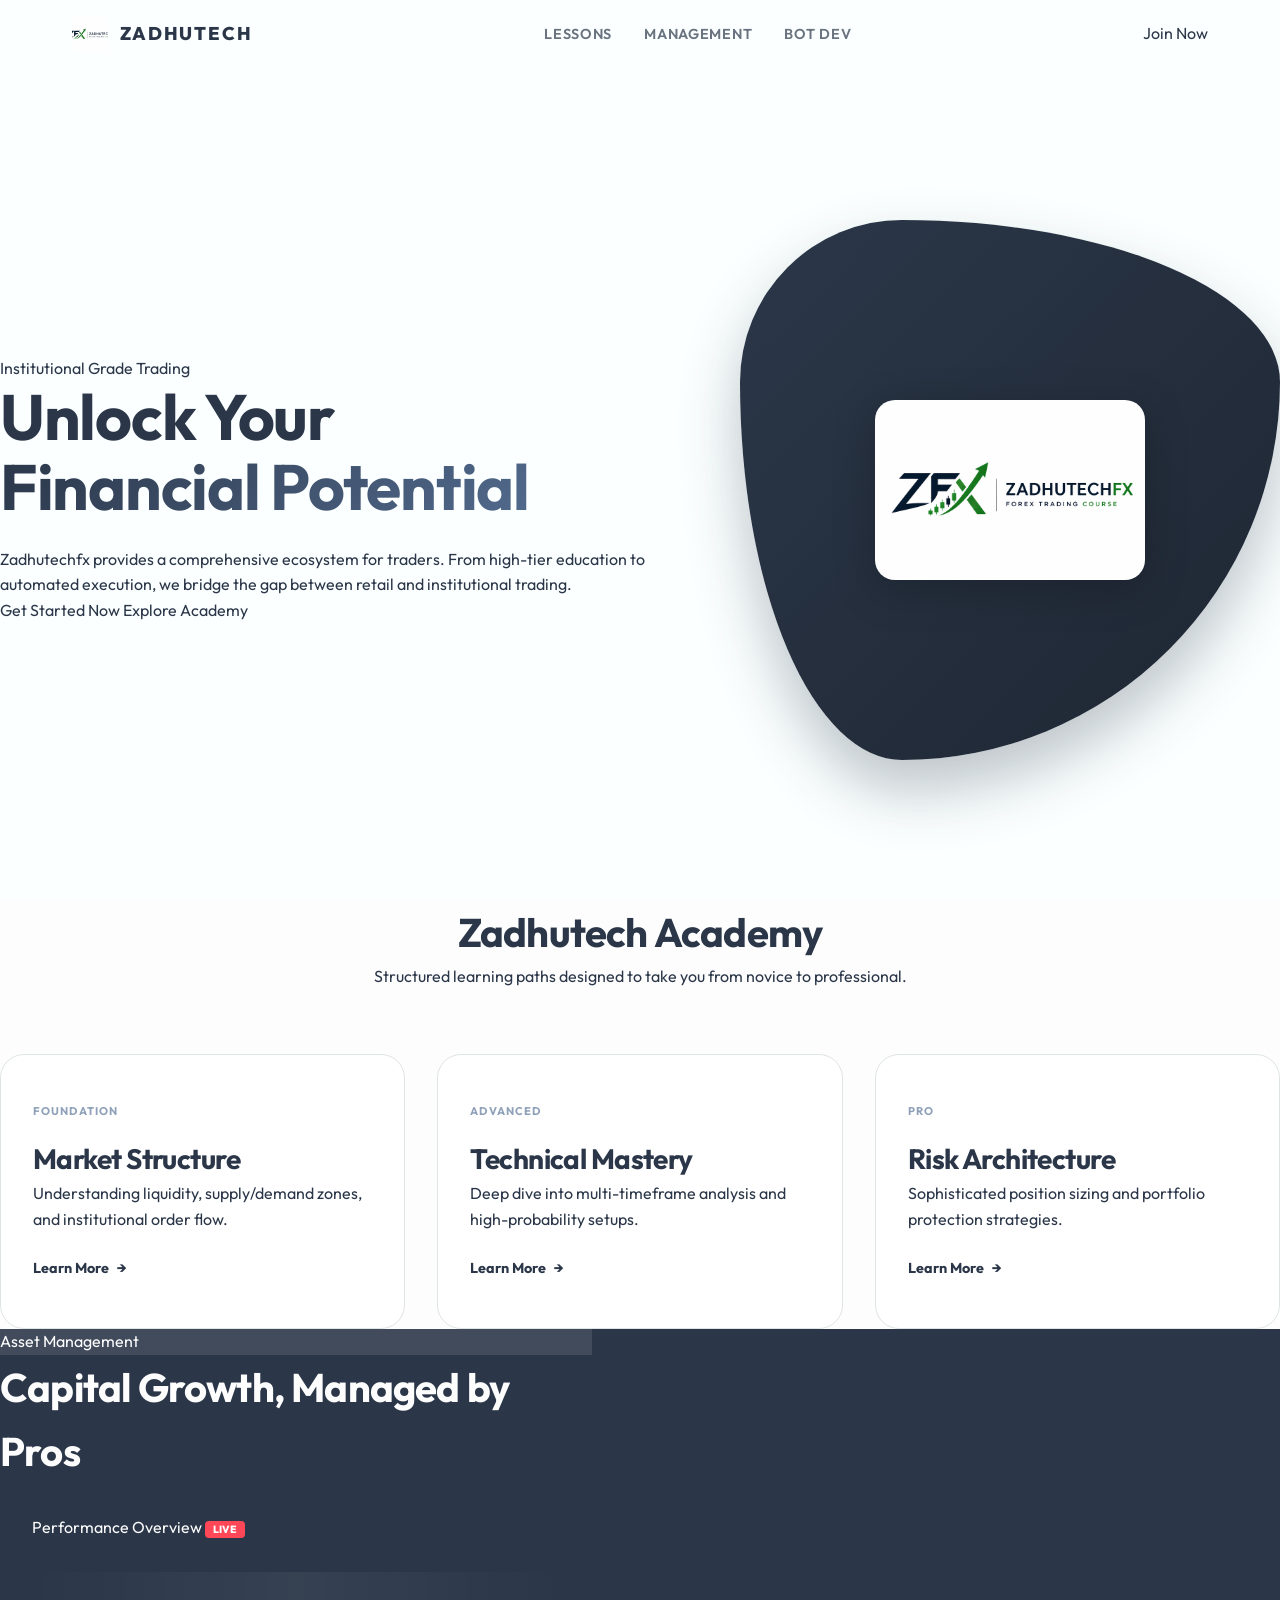
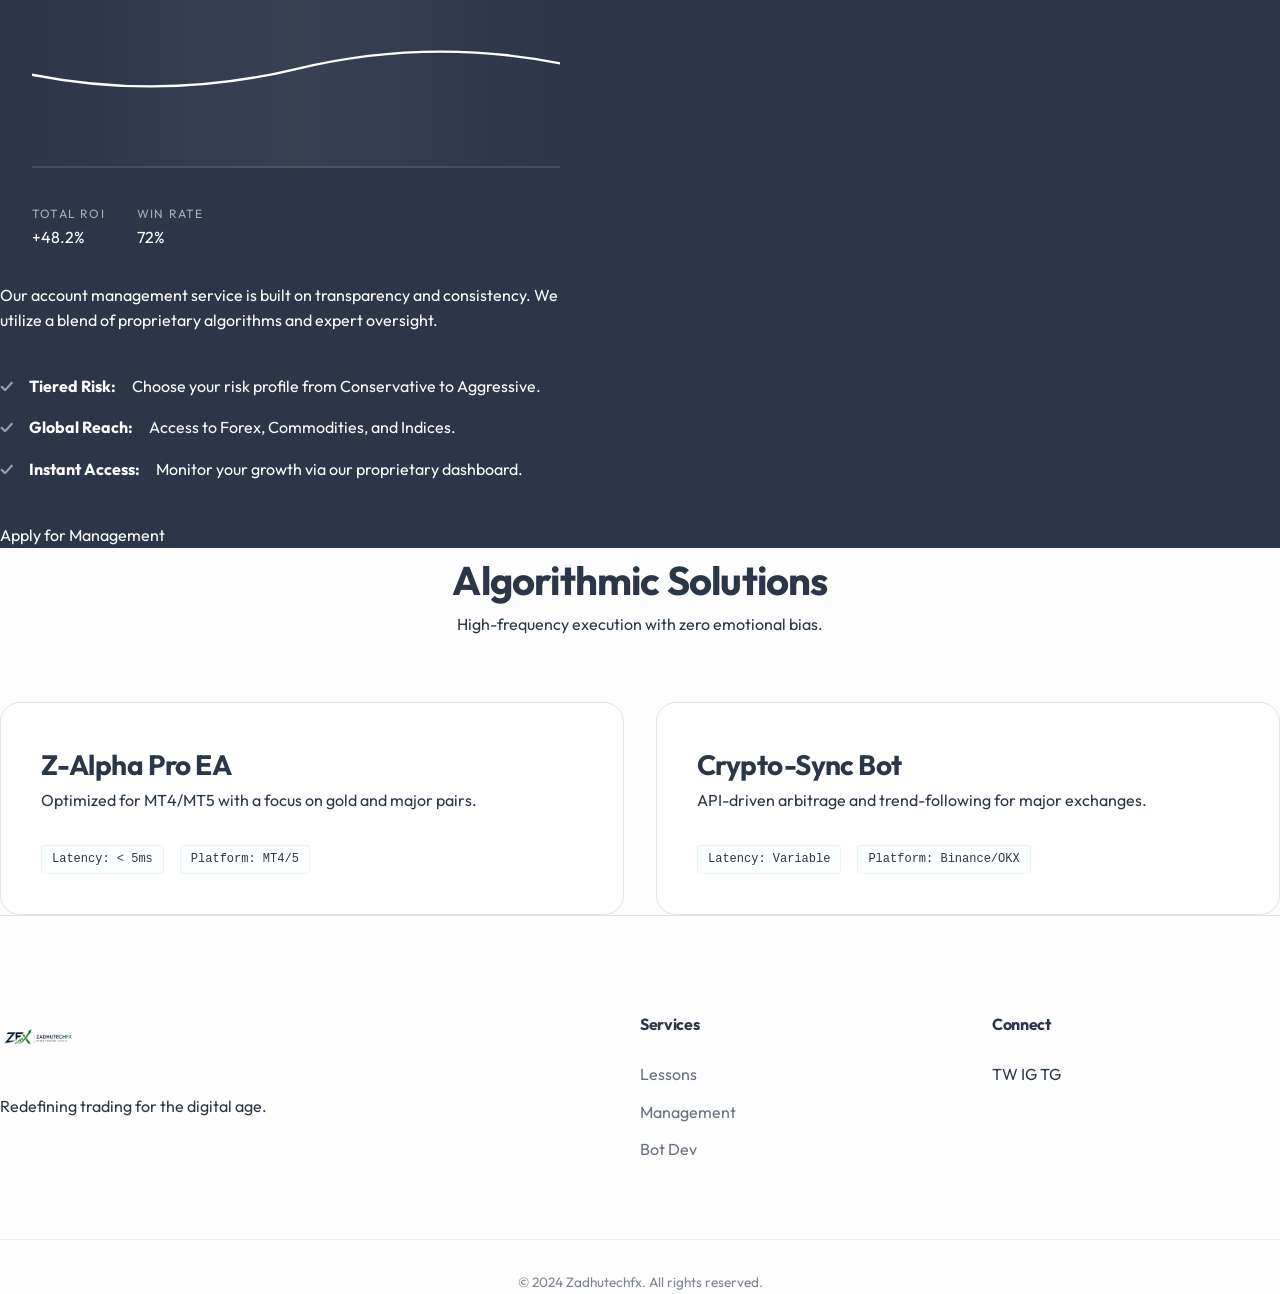
==== index.html @ 7cc1e7c7 "done" ====
<!DOCTYPE html>
<html lang="en">
<head>
    <meta charset="UTF-8">
    <meta name="viewport" content="width=device-width, initial-scale=1.0">
    <title>Zadhutechfx | Premium Trading Solutions</title>
    <meta name="description" content="Zadhutechfx provides professional trading lessons, account management, and automated bot development solutions.">
    <link rel="preconnect" href="https://fonts.googleapis.com">
    <link rel="preconnect" href="https://fonts.gstatic.com" crossorigin>
    <link href="https://fonts.googleapis.com/css2?family=Outfit:wght@300;400;600;700&family=JetBrains+Mono:wght@400;700&display=swap" rel="stylesheet">
    <link rel="stylesheet" href="style.css">
</head>
<body>
    <header class="glass">
        <nav class="container">
            <div class="logo">
                <img src="ZADHUTECHFX.jpeg" alt="Zadhutechfx Logo">
                <span>ZADHUTECH</span>
            </div>
            <ul class="nav-links">
                <li><a href="#lessons">Lessons</a></li>
                <li><a href="#management">Management</a></li>
                <li><a href="#bots">Bot Dev</a></li>
            </ul>
            <div class="nav-cta">
                <a href="pages/join.html" class="btn btn-primary">Join Now</a>
                <button class="mobile-toggle" aria-label="Toggle Menu">
                    <span></span>
                    <span></span>
                    <span></span>
                </button>
            </div>
        </nav>
    </header>

    <main>
        <section class="hero section-padding">
            <div class="container hero-content">
                <div class="hero-text fade-in">
                    <div class="badge">Institutional Grade Trading</div>
                    <h1>Unlock Your <span>Financial Potential</span></h1>
                    <p>Zadhutechfx provides a comprehensive ecosystem for traders. From high-tier education to automated execution, we bridge the gap between retail and institutional trading.</p>
                    <div class="hero-actions">
                        <a href="pages/join.html" class="btn btn-primary">Get Started Now</a>
                        <a href="#lessons" class="btn btn-outline">Explore Academy</a>
                    </div>
                </div>
                <div class="hero-visual">
                    <div class="logo-orb">
                        <img src="ZADHUTECHFX.jpeg" alt="Zadhutechfx Orb">
                    </div>
                </div>
            </div>
        </section>

        <section id="lessons" class="section-padding">
            <div class="container">
                <div class="section-header">
                    <h2>Zadhutech Academy</h2>
                    <p>Structured learning paths designed to take you from novice to professional.</p>
                </div>
                <div class="grid">
                    <div class="card fade-in">
                        <div class="card-tag">Foundation</div>
                        <h3>Market Structure</h3>
                        <p>Understanding liquidity, supply/demand zones, and institutional order flow.</p>
                        <a href="pages/lessons-detail.html" class="link-arrow">Learn More</a>
                    </div>
                    <div class="card fade-in">
                        <div class="card-tag">Advanced</div>
                        <h3>Technical Mastery</h3>
                        <p>Deep dive into multi-timeframe analysis and high-probability setups.</p>
                        <a href="pages/lessons-detail.html" class="link-arrow">Learn More</a>
                    </div>
                    <div class="card fade-in">
                        <div class="card-tag">Pro</div>
                        <h3>Risk Architecture</h3>
                        <p>Sophisticated position sizing and portfolio protection strategies.</p>
                        <a href="pages/lessons-detail.html" class="link-arrow">Learn More</a>
                    </div>
                </div>
            </div>
        </section>

        <section id="management" class="section-padding dark-bg">
            <div class="container">
                <div class="management-split">
                    <div class="text">
                        <div class="badge dark">Asset Management</div>
                        <h2>Capital Growth, Managed by Pros</h2>
                        
                        <div class="dashboard-preview glass">
                            <div class="dash-header">
                                <span>Performance Overview</span>
                                <span class="live-indicator">Live</span>
                            </div>
                            <div class="dash-chart"></div>
                            <div class="dash-stats">
                                <div class="stat"><span>Total ROI</span><br>+48.2%</div>
                                <div class="stat"><span>Win Rate</span><br>72%</div>
                            </div>
                        </div>

                        <p>Our account management service is built on transparency and consistency. We utilize a blend of proprietary algorithms and expert oversight.</p>
                        <ul class="check-list">
                            <li><strong>Tiered Risk:</strong> Choose your risk profile from Conservative to Aggressive.</li>
                            <li><strong>Global Reach:</strong> Access to Forex, Commodities, and Indices.</li>
                            <li><strong>Instant Access:</strong> Monitor your growth via our proprietary dashboard.</li>
                        </ul>
                        <a href="pages/join.html" class="btn btn-primary">Apply for Management</a>
                    </div>
                </div>
            </div>
        </section>

        <section id="bots" class="section-padding">
            <div class="container">
                <div class="section-header">
                    <h2>Algorithmic Solutions</h2>
                    <p>High-frequency execution with zero emotional bias.</p>
                </div>
                <div class="bot-grid">
                    <div class="bot-card">
                        <div class="bot-info">
                            <h3>Z-Alpha Pro EA</h3>
                            <p>Optimized for MT4/MT5 with a focus on gold and major pairs.</p>
                        </div>
                        <div class="bot-meta">
                            <code>Latency: < 5ms</code>
                            <code>Platform: MT4/5</code>
                        </div>
                    </div>
                    <div class="bot-card">
                        <div class="bot-info">
                            <h3>Crypto-Sync Bot</h3>
                            <p>API-driven arbitrage and trend-following for major exchanges.</p>
                        </div>
                        <div class="bot-meta">
                            <code>Latency: Variable</code>
                            <code>Platform: Binance/OKX</code>
                        </div>
                    </div>
                </div>
            </div>
        </section>
    </main>

    <footer class="section-padding">
        <div class="container">
            <div class="footer-grid">
                <div class="footer-brand">
                    <img src="ZADHUTECHFX.jpeg" alt="Zadhutechfx Logo">
                    <p>Redefining trading for the digital age.</p>
                </div>
                <div class="footer-links">
                    <h4>Services</h4>
                    <ul>
                        <li><a href="#lessons">Lessons</a></li>
                        <li><a href="#management">Management</a></li>
                        <li><a href="#bots">Bot Dev</a></li>
                    </ul>
                </div>
                <div class="footer-social">
                    <h4>Connect</h4>
                    <div class="social-icons">
                        <a href="#">TW</a>
                        <a href="#">IG</a>
                        <a href="#">TG</a>
                    </div>
                </div>
            </div>
            <div class="footer-bottom">
                <p>&copy; 2024 Zadhutechfx. All rights reserved.</p>
            </div>
        </div>
    </footer>

    <script src="main.js"></script>
</body>
</html>
---- style.css ----
:root {
  /* Provided Colors */
  --charcoal-blue: #2B3749;
  --white: #FDFDFD;
  --white-2: #FBFFFF;
  --alabaster-grey: #DFE5E4;
  --white-3: #FFFFFF;

  /* HSL Variants for better control */
  --charcoal-blue-hsl: 216, 26%, 23%;
  --accent-color: #3d4d63;
  
  /* Gradients */
  --gradient-premium: linear-gradient(135deg, var(--charcoal-blue), #1e2632);
  --gradient-light: linear-gradient(180deg, var(--white-3), var(--white-2));
  
  /* Typography */
  --font-main: 'Outfit', sans-serif;
  --font-mono: 'JetBrains Mono', monospace;
}

html, body {
  margin: 0;
  padding: 0;
  box-sizing: border-box;
  width: 100%;
  overflow-x: hidden;
  position: relative;
  -webkit-text-size-adjust: 100%; /* Prevent font boosting on mobile */
}

* {
  margin: 0;
  padding: 0;
  box-sizing: border-box;
}

body {
  font-family: var(--font-main);
  background-color: var(--white);
  color: var(--charcoal-blue);
  line-height: 1.6;
  width: 100vw;
}

/* Typography Scale */
h1, h2, h3, h4 {
  font-weight: 700;
  letter-spacing: -0.02em;
}

h1 { font-size: 3.5rem; line-height: 1.1; }
h2 { font-size: 2.5rem; }
h3 { font-size: 1.75rem; }

a {
  text-decoration: none;
  color: inherit;
  transition: all 0.3s ease;
}

ul {
  list-style: none;
}

/* Navigation */
header {
  position: fixed;
  top: 0;
  left: 0;
  width: 100%;
  z-index: 1000;
  padding: 1rem 0;
  transition: all 0.4s cubic-bezier(0.4, 0, 0.2, 1);
  display: flex;
  justify-content: center;
}

header.scrolled {
  padding: 0.75rem 0;
  background: rgba(255, 255, 255, 0.85);
  backdrop-filter: blur(15px);
  box-shadow: 0 10px 30px rgba(43, 55, 73, 0.08);
}

nav {
  display: flex;
  justify-content: space-between;
  align-items: center;
  width: 100%;
  max-width: 1200px;
  margin: 0 auto;
  padding: 0 2rem;
}

.logo {
  display: flex;
  align-items: center;
  gap: 0.75rem;
  font-weight: 800;
  font-size: 1.15rem;
  letter-spacing: 0.1em;
  color: var(--charcoal-blue);
  flex-shrink: 0;
}

.logo img {
  height: 36px;
  width: 36px;
  border-radius: 6px;
  object-fit: cover;
}

.nav-links {
  display: flex;
  gap: 2rem;
  margin: 0 auto; /* Centers the links if there's space */
}

.nav-links a {
  font-weight: 600;
  font-size: 0.9rem;
  text-transform: uppercase;
  letter-spacing: 0.05em;
  opacity: 0.7;
}

.nav-cta {
  display: flex;
  align-items: center;
  gap: 1.5rem;
}

.mobile-toggle {
  display: none;
  flex-direction: column;
  gap: 6px;
  background: none;
  border: none;
  cursor: pointer;
  padding: 5px;
}

.mobile-toggle span {
  width: 25px;
  height: 2px;
  background: var(--charcoal-blue);
  transition: 0.3s;
}

/* Hero Section */
.hero {
  background: var(--white-2);
  min-height: 100vh;
  display: flex;
  align-items: center;
  padding-top: 80px;
}

.hero-content {
  display: grid;
  grid-template-columns: 1.1fr 0.9fr;
  gap: 5rem;
  align-items: center;
}

.hero h1 {
  font-size: clamp(2.5rem, 5vw, 4rem);
  margin-bottom: 1.5rem;
}

.hero h1 span {
  display: block;
  color: var(--charcoal-blue);
  background: linear-gradient(135deg, var(--charcoal-blue), #5a759c);
  -webkit-background-clip: text;
  -webkit-text-fill-color: transparent;
}

.logo-orb {
  width: 100%;
  aspect-ratio: 1;
  background: var(--gradient-premium);
  border-radius: 30% 70% 70% 30% / 30% 30% 70% 70%;
  display: flex;
  justify-content: center;
  align-items: center;
  animation: morph 10s ease-in-out infinite alternate;
  box-shadow: 0 30px 60px rgba(43, 55, 73, 0.3);
}

.logo-orb img {
  width: 50%;
  border-radius: 20px;
  filter: drop-shadow(0 10px 20px rgba(0,0,0,0.2));
}

@keyframes morph {
  0% { border-radius: 30% 70% 70% 30% / 30% 30% 70% 70%; }
  100% { border-radius: 50% 50% 33% 67% / 55% 27% 73% 45%; }
}

/* Academy & Cards */
.card-tag {
  font-size: 0.7rem;
  text-transform: uppercase;
  font-weight: 700;
  letter-spacing: 0.1em;
  color: #8fa1b9;
  margin-bottom: 1rem;
}

.link-arrow {
  display: inline-block;
  margin-top: 1.5rem;
  font-weight: 700;
  font-size: 0.9rem;
  position: relative;
}

.link-arrow::after {
  content: '→';
  margin-left: 8px;
  transition: 0.3s;
}

.link-arrow:hover::after {
  transform: translateX(5px);
}

/* Management Refinement */
.badge.dark {
  background: rgba(255, 255, 255, 0.1);
  border-color: rgba(255, 255, 255, 0.2);
  color: var(--white);
}

.live-indicator {
  font-size: 0.65rem;
  background: #ff4757;
  padding: 2px 8px;
  border-radius: 4px;
  text-transform: uppercase;
  font-weight: 800;
  animation: pulse 2s infinite;
}

@keyframes pulse {
  0% { opacity: 1; }
  50% { opacity: 0.5; }
  100% { opacity: 1; }
}

/* Animations */
.fade-in {
  opacity: 0;
  transform: translateY(30px);
  transition: all 0.8s cubic-bezier(0.2, 0.8, 0.2, 1);
}

.fade-in.visible {
  opacity: 1;
  transform: translateY(0);
}

@keyframes fadeIn {
  from { opacity: 0; transform: translateY(20px); }
  to { opacity: 1; transform: translateY(0); }
}

/* Bot Grid */
.bot-grid {
  display: grid;
  grid-template-columns: repeat(auto-fit, minmax(350px, 1fr));
  gap: 2rem;
}

.bot-card {
  padding: 2.5rem;
  background: var(--white-3);
  border-radius: 20px;
  display: flex;
  flex-direction: column;
  justify-content: space-between;
  border: 1px solid var(--alabaster-grey);
}

.bot-meta {
  margin-top: 2rem;
  display: flex;
  gap: 1rem;
}

.bot-meta code {
  font-size: 0.75rem;
  background: var(--white-2);
  padding: 4px 10px;
  border-radius: 4px;
  border: 1px solid rgba(0,0,0,0.05);
}

/* Mobile Responsive Overrides - Final Optimization */
@media (max-width: 768px) {
  h1 { font-size: 2.25rem !important; line-height: 1.2 !important; }
  h2 { font-size: 1.85rem !important; line-height: 1.3 !important; }
  h3 { font-size: 1.5rem !important; }
  
  .container {
    padding: 0 1.25rem; /* Tighter padding for mobile screens */
  }

  /* Header Fixes */
  header {
    padding: 0.75rem 0;
  }
  
  .logo span {
    font-size: 1rem;
  }

  /* Hero Optimization */
  .hero {
    padding-top: 100px;
    padding-bottom: 40px;
    min-height: auto; /* Allow content to dictate height */
  }

  .hero-content {
    gap: 3rem;
  }

  .hero p {
    font-size: 1rem;
    margin: 1.5rem auto;
  }

  .logo-orb {
    width: 200px; /* Smaller orb for mobile */
    height: 200px;
    margin: 0 auto;
  }

  /* Academy Cards Optimization */
  .grid {
    gap: 1.5rem;
  }

  .card {
    padding: 2rem 1.5rem;
  }

  /* Management Section Stability */
  .management-split {
    gap: 3.5rem;
  }

  .check-list li {
    font-size: 0.95rem;
    align-items: flex-start;
  }

  .dashboard-preview {
    min-height: 320px;
    padding: 1.5rem;
    border-radius: 16px;
  }

  .dash-stats {
    gap: 0.75rem;
  }

  .stat {
    padding: 0.75rem;
    font-size: 0.85rem;
  }

  /* Bot Grid Fixes */
  .bot-grid {
    gap: 1.5rem;
  }

  .bot-card {
    padding: 1.75rem;
  }

  /* Footer Scaling */
  .footer-grid {
    gap: 2.5rem;
    text-align: center;
  }

  .footer-brand p {
    max-width: 100%;
  }

  .section-padding {
    padding: 4rem 0;
  }
}

/* Cards & Grid */
.section-header {
  text-align: center;
  margin-bottom: 4rem;
}

.grid {
  display: grid;
  grid-template-columns: repeat(auto-fit, minmax(300px, 1fr));
  gap: 2rem;
}

.card {
  padding: 3rem 2rem;
  background: var(--white-3);
  border-radius: 24px;
  border: 1px solid var(--alabaster-grey);
  transition: all 0.4s cubic-bezier(0.165, 0.84, 0.44, 1);
}

.card:hover {
  transform: translateY(-10px);
  box-shadow: 0 20px 40px rgba(0,0,0,0.05);
  border-color: var(--charcoal-blue);
}

.card-icon {
  font-size: 2.5rem;
  margin-bottom: 1.5rem;
}

/* Management Section */
.dark-bg {
  background-color: var(--charcoal-blue);
  color: var(--white);
}

.management-split {
  display: grid;
  grid-template-columns: 1fr 1fr;
  gap: 6rem;
  align-items: center;
}

.check-list {
  margin: 2.5rem 0;
}

.check-list li {
  margin-bottom: 1rem;
  display: flex;
  align-items: center;
  gap: 1rem;
}

.check-list li::before {
  content: '✓';
  color: #8fa1b9;
  font-weight: bold;
}

.dashboard-preview {
  height: 400px;
  border-radius: 24px;
  padding: 2rem;
  display: flex;
  flex-direction: column;
  gap: 2rem;
}

.dash-chart {
  flex: 1;
  background: linear-gradient(90deg, transparent 0%, rgba(255,255,255,0.05) 50%, transparent 100%);
  border-bottom: 2px solid rgba(255,255,255,0.1);
  position: relative;
}

.dash-chart::after {
  content: '';
  position: absolute;
  bottom: 20%;
  left: 0;
  width: 100%;
  height: 60%;
  background: url("data:image/svg+xml,%3Csvg xmlns='http://www.w3.org/2000/svg' viewBox='0 0 1000 100'%3E%3Cpath d='M0,50 Q125,20 250,50 T500,50 T750,50 T1000,20' fill='none' stroke='white' stroke-width='2'/%3E%3C/svg%3E") no-repeat center;
  background-size: cover;
}

.dash-stats {
  display: flex;
  gap: 2rem;
}

.stat span {
  font-size: 0.75rem;
  text-transform: uppercase;
  letter-spacing: 0.1em;
  opacity: 0.6;
}

/* Bot Section */
.bot-features {
  display: grid;
  grid-template-columns: repeat(2, 1fr);
  gap: 2rem;
}

/* Footer */
footer {
  border-top: 1px solid var(--alabaster-grey);
  padding-top: 6rem;
}

.footer-grid {
  display: grid;
  grid-template-columns: 2fr 1fr 1fr;
  gap: 4rem;
  margin-bottom: 4rem;
}

.footer-brand img {
  height: 50px;
  margin-bottom: 1.5rem;
  border-radius: 10px;
}

.footer-links h4, .footer-social h4 {
  margin-bottom: 1.5rem;
}

.footer-links li {
  margin-bottom: 0.75rem;
  opacity: 0.7;
}

.footer-links a:hover {
  opacity: 1;
  padding-left: 5px;
}

.footer-bottom {
  padding-top: 2rem;
  border-top: 1px solid var(--alabaster-grey);
  text-align: center;
  font-size: 0.85rem;
  opacity: 0.6;
}
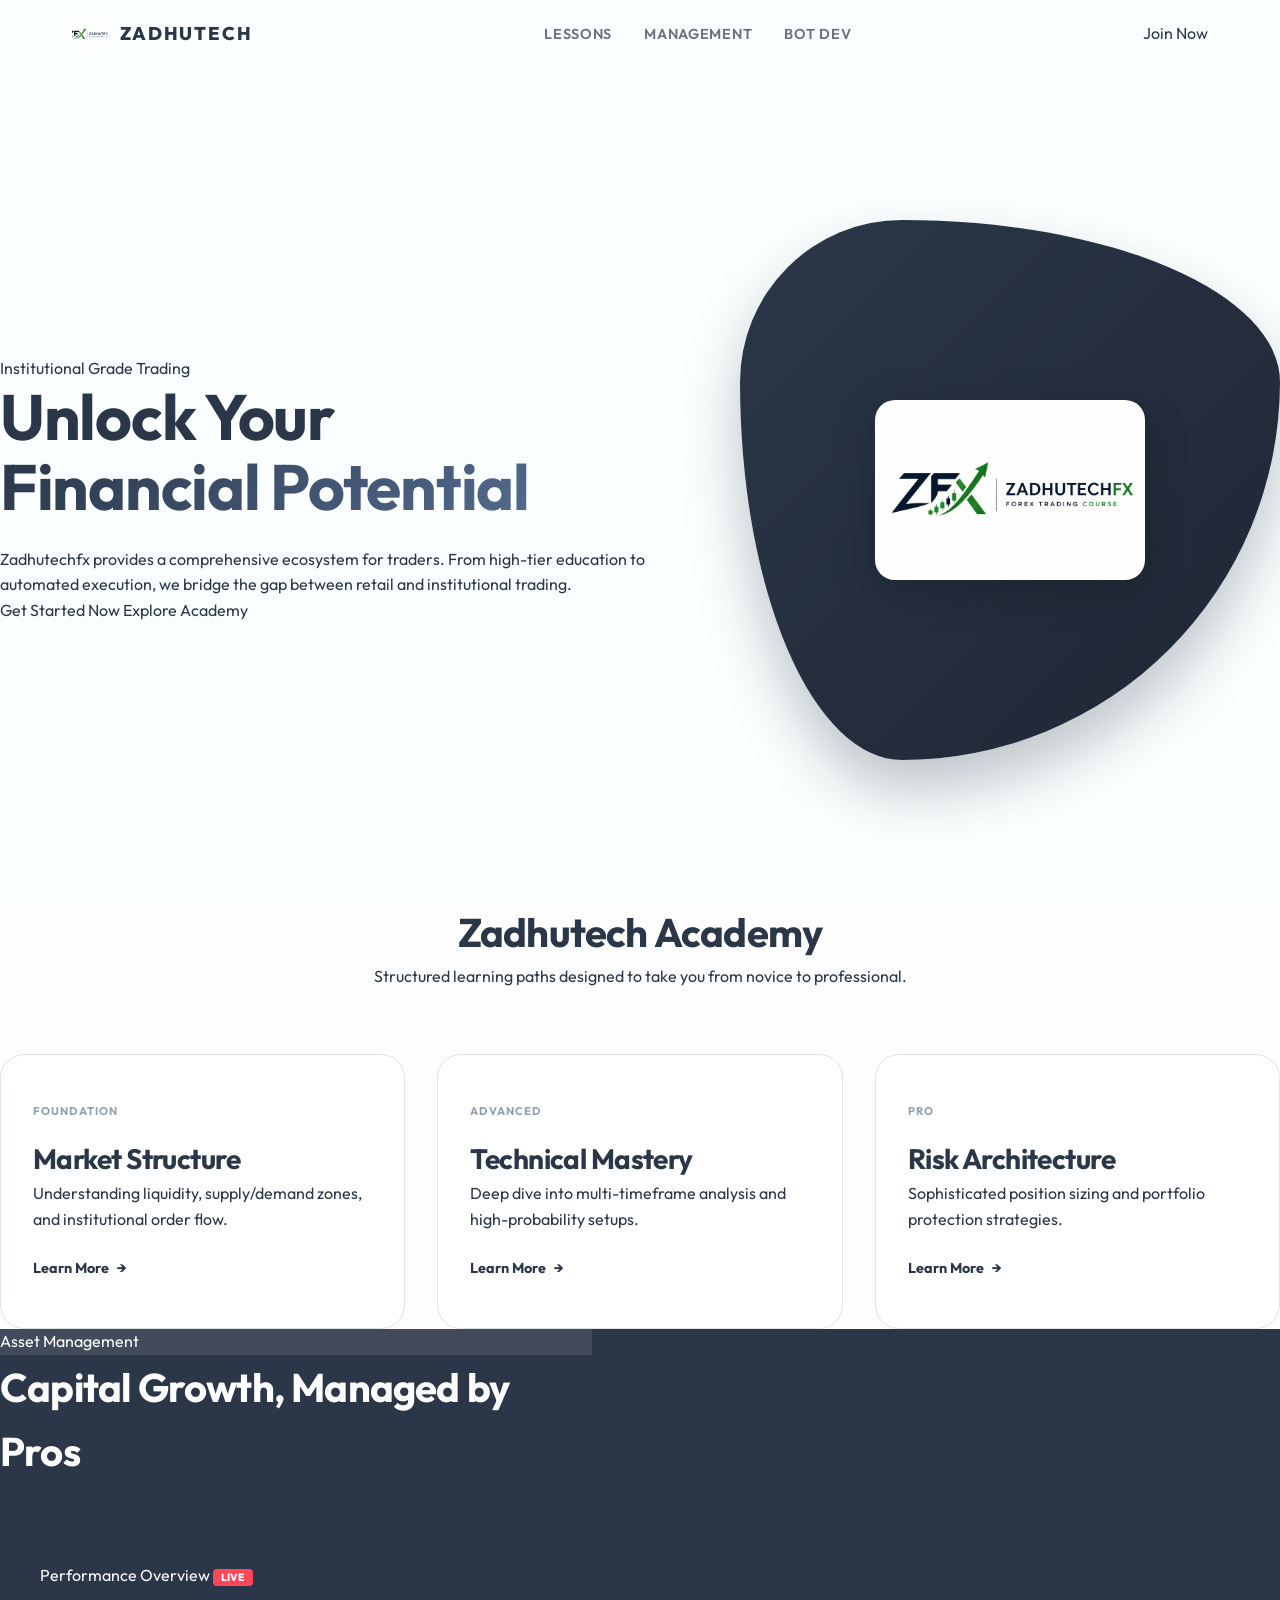
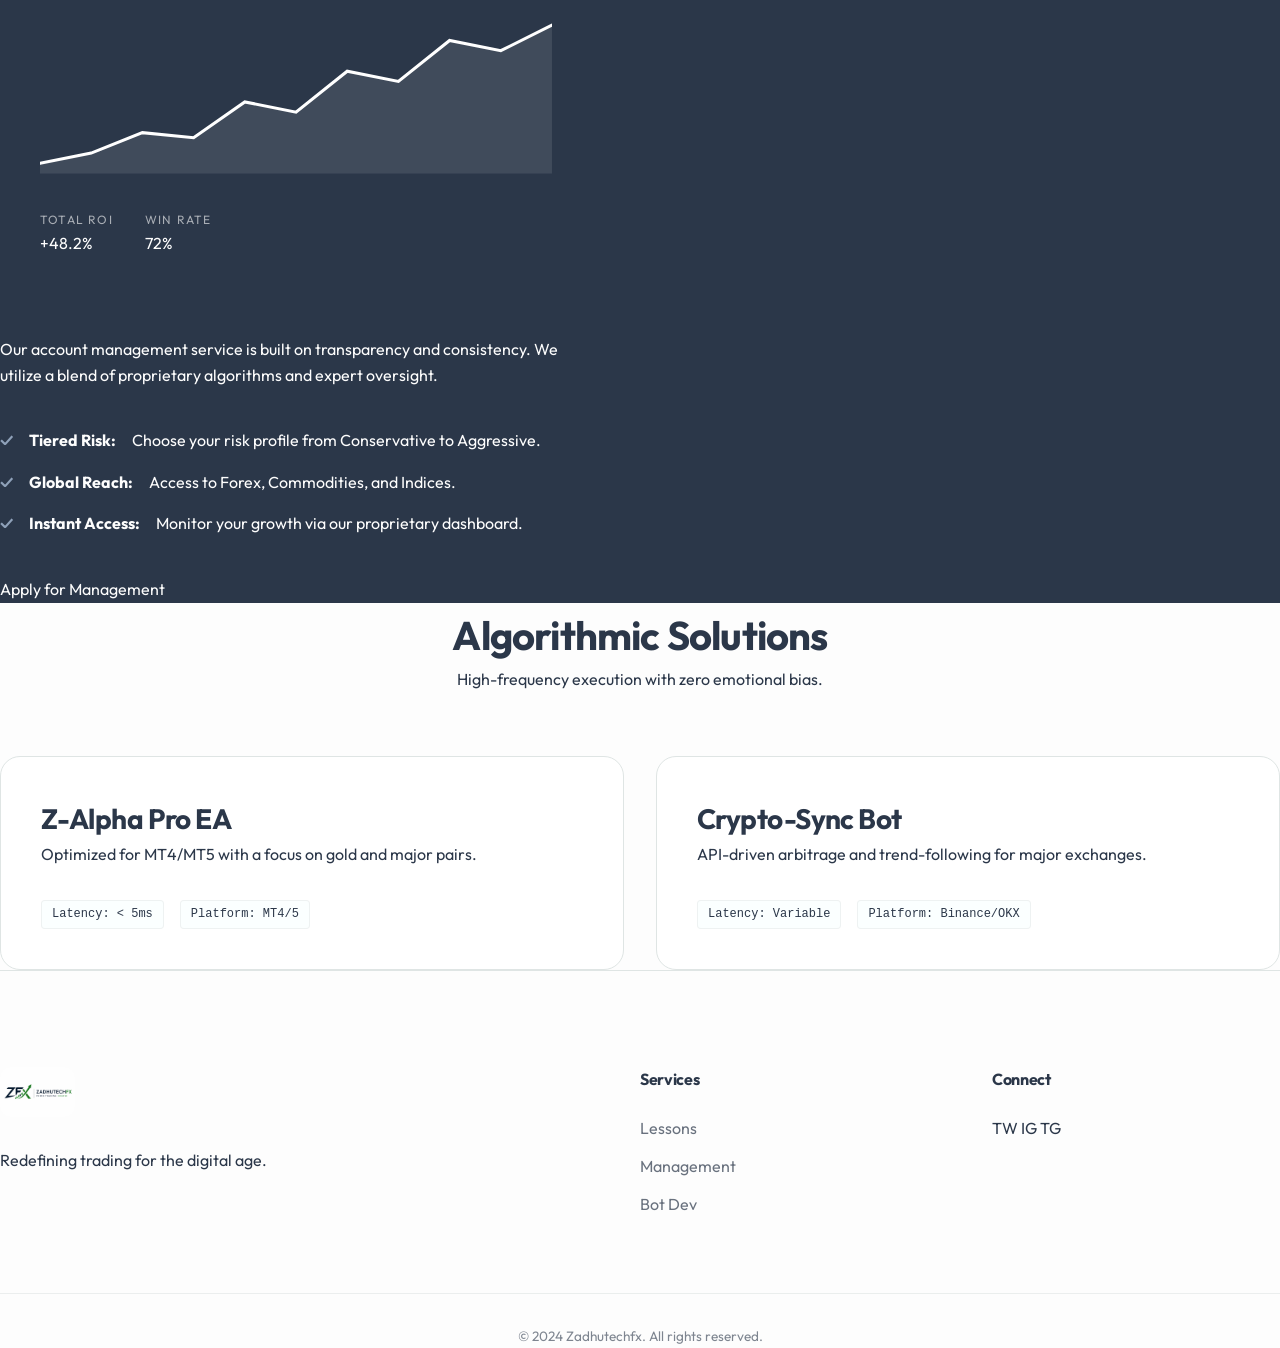
==== commit 8ccb5e91: "done" ====
--- a/index.html
+++ b/index.html
@@ -94,7 +94,12 @@
                                 <span>Performance Overview</span>
                                 <span class="live-indicator">Live</span>
                             </div>
-                            <div class="dash-chart"></div>
+                            <div class="dash-chart">
+                                <svg viewBox="0 0 500 150" class="chart-svg">
+                                    <path class="chart-line" d="M0,140 L50,130 L100,110 L150,115 L200,80 L250,90 L300,50 L350,60 L400,20 L450,30 L500,5"></path>
+                                    <path class="chart-area" d="M0,140 L50,130 L100,110 L150,115 L200,80 L250,90 L300,50 L350,60 L400,20 L450,30 L500,5 L500,150 L0,150 Z"></path>
+                                </svg>
+                            </div>
                             <div class="dash-stats">
                                 <div class="stat"><span>Total ROI</span><br>+48.2%</div>
                                 <div class="stat"><span>Win Rate</span><br>72%</div>
--- a/style.css
+++ b/style.css
@@ -318,6 +318,39 @@
     font-size: 1rem;
   }
 
+  /* Prevent links from squashing in the header on mobile */
+  .nav-links {
+    display: none; /* Default hidden on mobile */
+    position: fixed;
+    top: 0;
+    right: -100%;
+    width: 100%;
+    height: 100vh;
+    background: var(--white-3);
+    flex-direction: column;
+    justify-content: center;
+    align-items: center;
+    transition: 0.5s;
+    box-shadow: -10px 0 30px rgba(0,0,0,0.1);
+    z-index: 2000;
+    gap: 3rem;
+  }
+
+  .nav-links.active {
+    display: flex; /* Only show when active */
+    right: 0;
+  }
+
+  .nav-links a {
+    font-size: 1.5rem;
+  }
+
+  .mobile-toggle {
+    display: flex;
+    margin-left: 1rem;
+    z-index: 2100; /* Above the menu */
+  }
+
   /* Hero Optimization */
   .hero {
     padding-top: 100px;
@@ -341,6 +374,28 @@
   }
 
   /* Academy Cards Optimization */
+  .management-split {
+    display: flex;
+    flex-direction: column;
+    gap: 0; /* Gap is now handled by margins */
+    text-align: center;
+    width: 100%;
+  }
+
+  .management-split .text {
+    width: 100%;
+    display: flex;
+    flex-direction: column;
+    align-items: center;
+  }
+
+  .dashboard-preview {
+    margin: 2.5rem 0;
+    min-height: 320px;
+    padding: 1.5rem;
+    border-radius: 16px;
+  }
+
   .grid {
     gap: 1.5rem;
   }
@@ -350,19 +405,9 @@
   }
 
   /* Management Section Stability */
-  .management-split {
-    gap: 3.5rem;
-  }
-
   .check-list li {
     font-size: 0.95rem;
     align-items: flex-start;
-  }
-
-  .dashboard-preview {
-    min-height: 320px;
-    padding: 1.5rem;
-    border-radius: 16px;
   }
 
   .dash-stats {
@@ -460,30 +505,54 @@
 }
 
 .dashboard-preview {
-  height: 400px;
+  width: 100%;
+  max-width: 600px;
+  height: auto;
+  min-height: 350px;
   border-radius: 24px;
-  padding: 2rem;
+  padding: 2.5rem;
   display: flex;
   flex-direction: column;
   gap: 2rem;
+  margin: 2.5rem 0; /* Vertical spacing in the text block */
 }
 
 .dash-chart {
   flex: 1;
-  background: linear-gradient(90deg, transparent 0%, rgba(255,255,255,0.05) 50%, transparent 100%);
-  border-bottom: 2px solid rgba(255,255,255,0.1);
   position: relative;
-}
-
-.dash-chart::after {
-  content: '';
-  position: absolute;
-  bottom: 20%;
-  left: 0;
+  overflow: hidden;
+  display: flex;
+  align-items: flex-end;
+}
+
+.chart-svg {
   width: 100%;
-  height: 60%;
-  background: url("data:image/svg+xml,%3Csvg xmlns='http://www.w3.org/2000/svg' viewBox='0 0 1000 100'%3E%3Cpath d='M0,50 Q125,20 250,50 T500,50 T750,50 T1000,20' fill='none' stroke='white' stroke-width='2'/%3E%3C/svg%3E") no-repeat center;
-  background-size: cover;
+  height: 100%;
+}
+
+.chart-line {
+  fill: none;
+  stroke: #ffffff;
+  stroke-width: 3;
+  stroke-linecap: round;
+  stroke-dasharray: 1000;
+  stroke-dashoffset: 1000;
+  animation: drawLine 3s ease-out forwards;
+}
+
+.chart-area {
+  fill: rgba(255, 255, 255, 0.1);
+  opacity: 0;
+  animation: fadeInArea 2s ease-out 1.5s forwards;
+}
+
+@keyframes drawLine {
+  to { stroke-dashoffset: 0; }
+}
+
+@keyframes fadeInArea {
+  from { opacity: 0; }
+  to { opacity: 1; }
 }
 
 .dash-stats {
